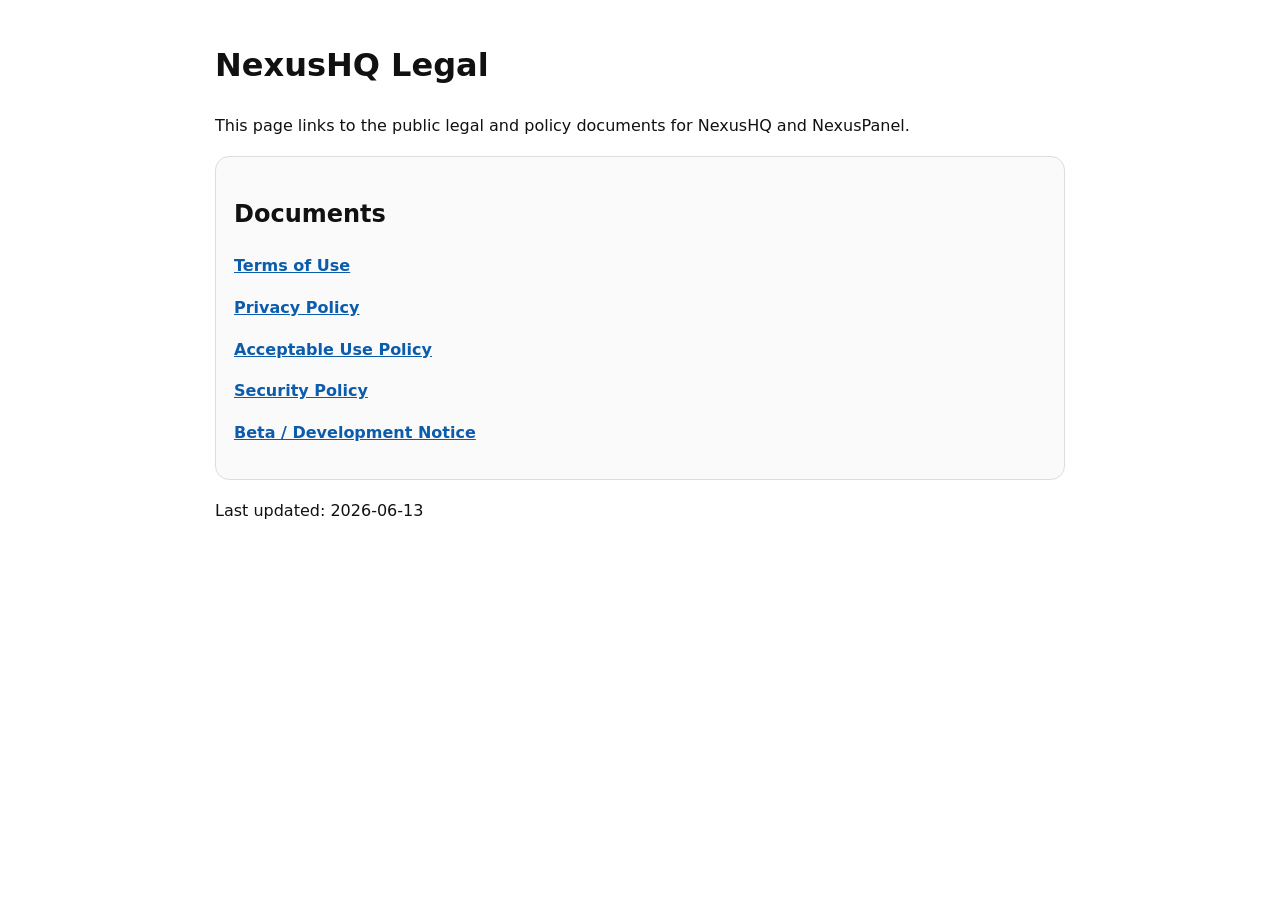
==== index.html @ 502c71eb "Initial legal pages" ====
<!DOCTYPE html>
<html lang="en">
<head>
  <meta charset="UTF-8">
  <meta name="viewport" content="width=device-width, initial-scale=1.0">
  <title>NexusHQ Legal</title>
  <style>
    body {
      max-width: 850px;
      margin: 40px auto;
      padding: 0 18px;
      font-family: system-ui, -apple-system, BlinkMacSystemFont, "Segoe UI", sans-serif;
      line-height: 1.6;
      color: #111;
    }

    a {
      color: #0b5cad;
      font-weight: 700;
    }

    .box {
      border: 1px solid #ddd;
      border-radius: 14px;
      padding: 18px;
      margin: 18px 0;
      background: #fafafa;
    }
  </style>
</head>
<body>
  <h1>NexusHQ Legal</h1>
  <p>
    This page links to the public legal and policy documents for NexusHQ and NexusPanel.
  </p>

  <div class="box">
    <h2>Documents</h2>
    <p><a href="terms.html">Terms of Use</a></p>
    <p><a href="privacy.html">Privacy Policy</a></p>
    <p><a href="acceptable-use.html">Acceptable Use Policy</a></p>
    <p><a href="security.html">Security Policy</a></p>
    <p><a href="beta-notice.html">Beta / Development Notice</a></p>
  </div>

  <p>Last updated: 2026-06-13</p>
</body>
</html>
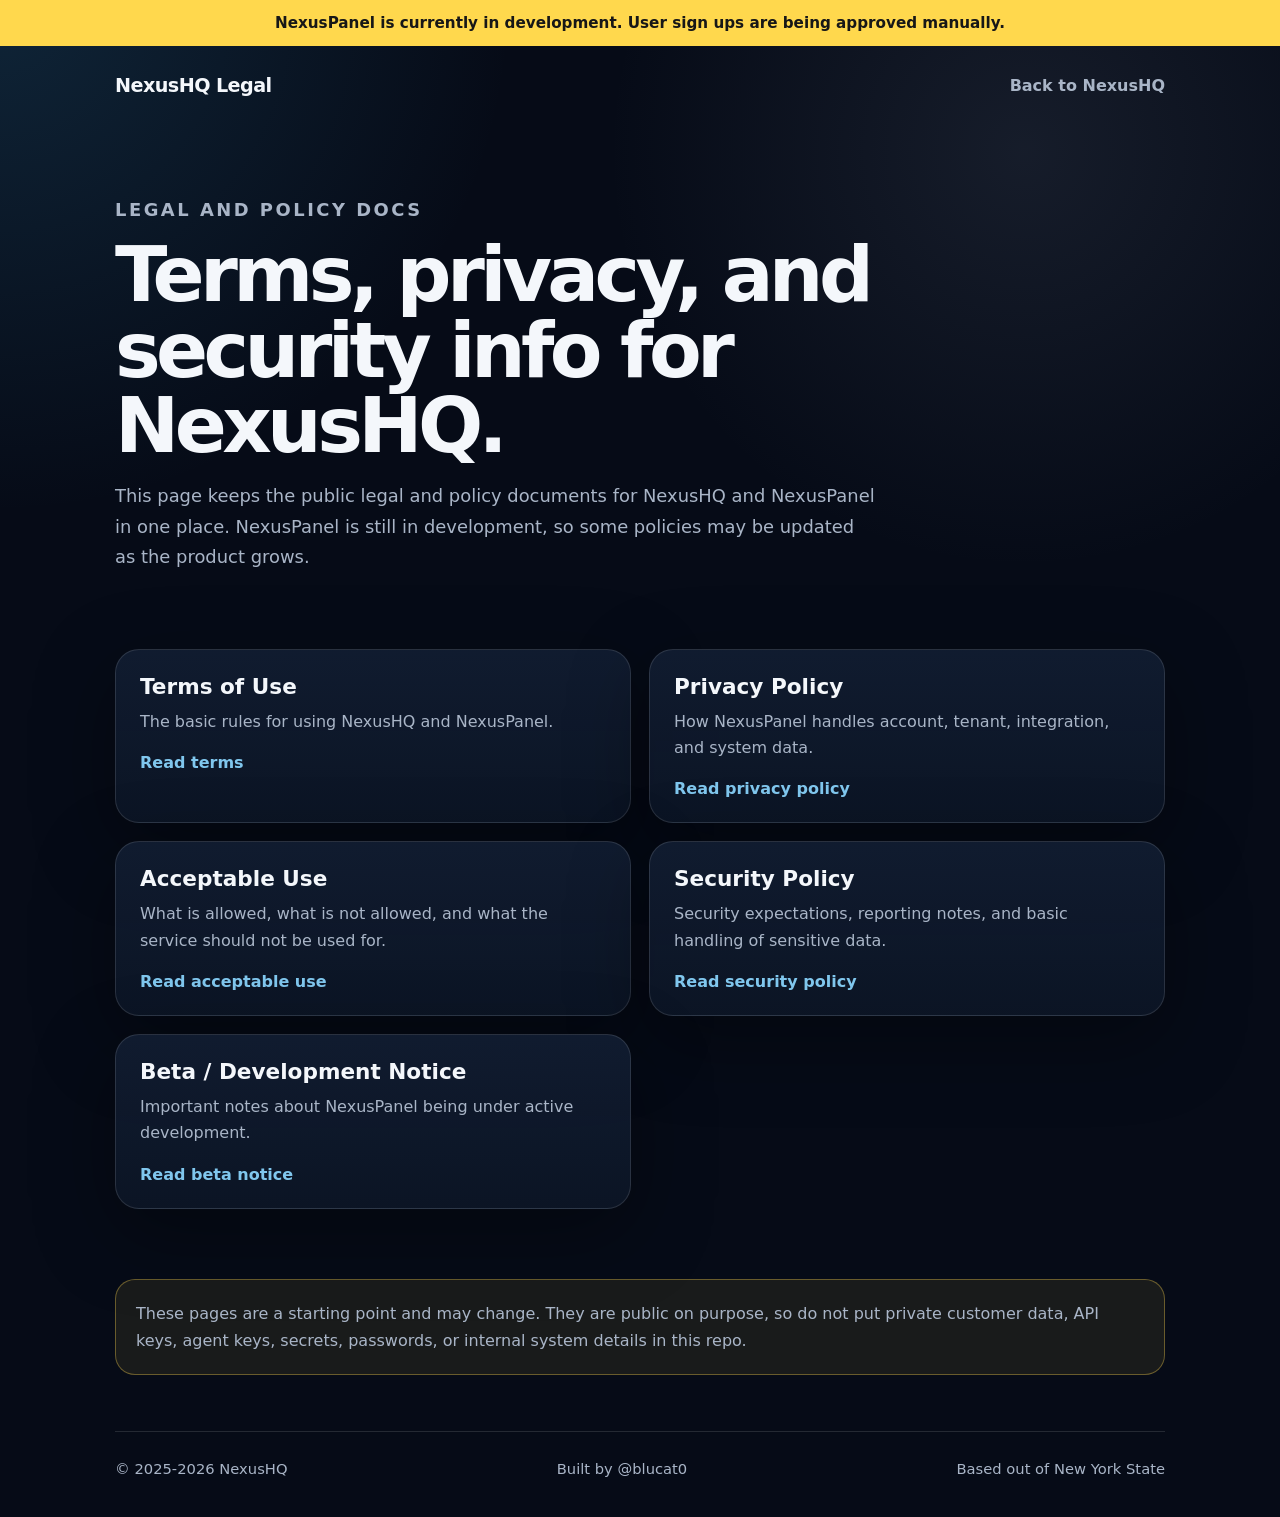
==== commit 267bf9fa: "Design legal homepage" ====
--- a/index.html
+++ b/index.html
@@ -4,45 +4,243 @@
   <meta charset="UTF-8">
   <meta name="viewport" content="width=device-width, initial-scale=1.0">
   <title>NexusHQ Legal</title>
+  <meta name="description" content="Terms, privacy, security, and policy documents for NexusHQ and NexusPanel.">
   <style>
+    :root {
+      --bg: #060b17;
+      --panel: #0d1627;
+      --panel-2: #111d31;
+      --text: #f4f7fb;
+      --muted: #a9b5c7;
+      --line: rgba(255, 255, 255, 0.12);
+      --blue: #2f7fab;
+      --yellow: #ffd84d;
+    }
+
+    * {
+      box-sizing: border-box;
+    }
+
     body {
+      margin: 0;
+      min-height: 100vh;
+      font-family: Inter, ui-sans-serif, system-ui, -apple-system, BlinkMacSystemFont, "Segoe UI", sans-serif;
+      background:
+        radial-gradient(circle at top left, rgba(47, 127, 171, 0.22), transparent 32rem),
+        radial-gradient(circle at 80% 10%, rgba(120, 135, 160, 0.14), transparent 26rem),
+        var(--bg);
+      color: var(--text);
+    }
+
+    a {
+      color: inherit;
+      text-decoration: none;
+    }
+
+    .banner {
+      padding: 12px 18px;
+      background: var(--yellow);
+      color: #171717;
+      text-align: center;
+      font-size: 0.95rem;
+      line-height: 1.45;
+      font-weight: 700;
+    }
+
+    .wrap {
+      width: min(1050px, calc(100% - 32px));
+      margin: 0 auto;
+    }
+
+    header {
+      padding: 28px 0;
+      display: flex;
+      justify-content: space-between;
+      align-items: center;
+      gap: 18px;
+    }
+
+    .brand {
+      font-weight: 900;
+      font-size: 1.2rem;
+      letter-spacing: -0.03em;
+    }
+
+    .home-link {
+      color: var(--muted);
+      font-weight: 700;
+    }
+
+    .home-link:hover {
+      color: var(--text);
+    }
+
+    .hero {
+      padding: 70px 0 34px;
+    }
+
+    .eyebrow {
+      margin: 0 0 12px;
+      color: #80c7ee;
+      text-transform: uppercase;
+      letter-spacing: 0.14em;
+      font-size: 0.78rem;
+      font-weight: 900;
+    }
+
+    h1 {
       max-width: 850px;
-      margin: 40px auto;
-      padding: 0 18px;
-      font-family: system-ui, -apple-system, BlinkMacSystemFont, "Segoe UI", sans-serif;
-      line-height: 1.6;
-      color: #111;
-    }
-
-    a {
-      color: #0b5cad;
-      font-weight: 700;
-    }
-
-    .box {
-      border: 1px solid #ddd;
-      border-radius: 14px;
-      padding: 18px;
-      margin: 18px 0;
-      background: #fafafa;
+      margin: 0 0 18px;
+      font-size: clamp(2.4rem, 6vw, 5rem);
+      line-height: 0.98;
+      letter-spacing: -0.06em;
+    }
+
+    .hero p {
+      max-width: 760px;
+      color: var(--muted);
+      font-size: 1.12rem;
+      line-height: 1.7;
+    }
+
+    .cards {
+      display: grid;
+      grid-template-columns: repeat(2, minmax(0, 1fr));
+      gap: 18px;
+      padding: 24px 0 70px;
+    }
+
+    .card {
+      border: 1px solid var(--line);
+      background: linear-gradient(180deg, rgba(17, 29, 49, 0.94), rgba(13, 22, 39, 0.88));
+      border-radius: 24px;
+      padding: 24px;
+      box-shadow: 0 24px 80px rgba(0, 0, 0, 0.35);
+      transition: transform 0.18s ease, border-color 0.18s ease;
+    }
+
+    .card:hover {
+      transform: translateY(-2px);
+      border-color: rgba(128, 199, 238, 0.32);
+    }
+
+    .card h2 {
+      margin: 0 0 10px;
+      font-size: 1.35rem;
+    }
+
+    .card p {
+      margin: 0 0 18px;
+      color: var(--muted);
+      line-height: 1.65;
+    }
+
+    .card span {
+      color: #80c7ee;
+      font-weight: 900;
+    }
+
+    .note {
+      border: 1px solid rgba(255, 216, 77, 0.35);
+      background: rgba(255, 216, 77, 0.08);
+      border-radius: 20px;
+      padding: 20px;
+      margin-bottom: 56px;
+      color: var(--muted);
+      line-height: 1.7;
+    }
+
+    footer {
+      border-top: 1px solid var(--line);
+      padding: 28px 0 40px;
+      color: var(--muted);
+      display: flex;
+      justify-content: space-between;
+      gap: 18px;
+      flex-wrap: wrap;
+      font-size: 0.92rem;
+    }
+
+    @media (max-width: 760px) {
+      header {
+        align-items: flex-start;
+        flex-direction: column;
+      }
+
+      .hero {
+        padding-top: 42px;
+      }
+
+      .cards {
+        grid-template-columns: 1fr;
+      }
     }
   </style>
 </head>
 <body>
-  <h1>NexusHQ Legal</h1>
-  <p>
-    This page links to the public legal and policy documents for NexusHQ and NexusPanel.
-  </p>
-
-  <div class="box">
-    <h2>Documents</h2>
-    <p><a href="terms.html">Terms of Use</a></p>
-    <p><a href="privacy.html">Privacy Policy</a></p>
-    <p><a href="acceptable-use.html">Acceptable Use Policy</a></p>
-    <p><a href="security.html">Security Policy</a></p>
-    <p><a href="beta-notice.html">Beta / Development Notice</a></p>
+  <div class="banner">
+    NexusPanel is currently in development. User sign ups are being approved manually.
   </div>
 
-  <p>Last updated: 2026-06-13</p>
+  <div class="wrap">
+    <header>
+      <a class="brand" href="index.html">NexusHQ Legal</a>
+      <a class="home-link" href="https://nexushq.org">Back to NexusHQ</a>
+    </header>
+
+    <main>
+      <section class="hero">
+        <p class="eyebrow">Legal and policy docs</p>
+        <h1>Terms, privacy, and security info for NexusHQ.</h1>
+        <p>
+          This page keeps the public legal and policy documents for NexusHQ and NexusPanel in one place.
+          NexusPanel is still in development, so some policies may be updated as the product grows.
+        </p>
+      </section>
+
+      <section class="cards">
+        <a class="card" href="terms.html">
+          <h2>Terms of Use</h2>
+          <p>The basic rules for using NexusHQ and NexusPanel.</p>
+          <span>Read terms</span>
+        </a>
+
+        <a class="card" href="privacy.html">
+          <h2>Privacy Policy</h2>
+          <p>How NexusPanel handles account, tenant, integration, and system data.</p>
+          <span>Read privacy policy</span>
+        </a>
+
+        <a class="card" href="acceptable-use.html">
+          <h2>Acceptable Use</h2>
+          <p>What is allowed, what is not allowed, and what the service should not be used for.</p>
+          <span>Read acceptable use</span>
+        </a>
+
+        <a class="card" href="security.html">
+          <h2>Security Policy</h2>
+          <p>Security expectations, reporting notes, and basic handling of sensitive data.</p>
+          <span>Read security policy</span>
+        </a>
+
+        <a class="card" href="beta-notice.html">
+          <h2>Beta / Development Notice</h2>
+          <p>Important notes about NexusPanel being under active development.</p>
+          <span>Read beta notice</span>
+        </a>
+      </section>
+
+      <div class="note">
+        These pages are a starting point and may change. They are public on purpose, so do not put private customer data,
+        API keys, agent keys, secrets, passwords, or internal system details in this repo.
+      </div>
+    </main>
+
+    <footer>
+      <span>&copy; 2025-2026 NexusHQ</span>
+      <span>Built by @blucat0</span>
+      <span>Based out of New York State</span>
+    </footer>
+  </div>
 </body>
 </html>
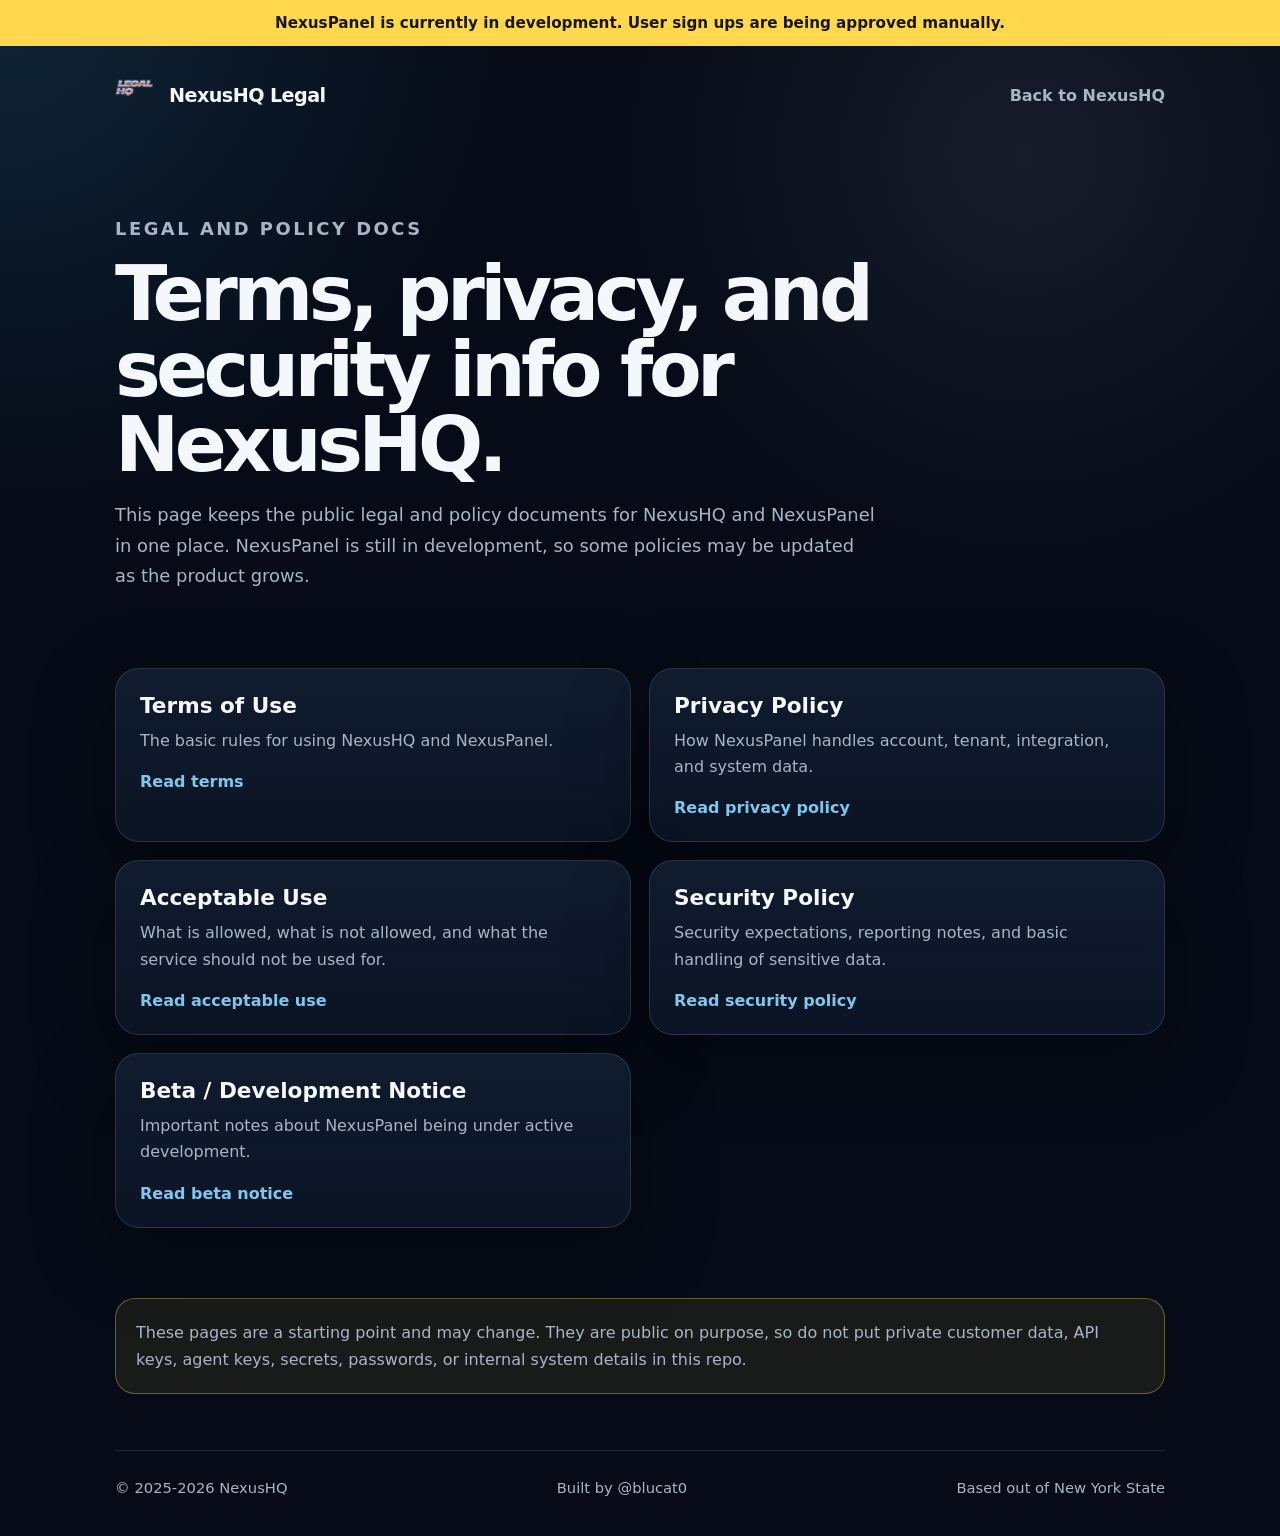
==== commit 62cf0158: "Add LegalHQ logo" ====
--- a/index.html
+++ b/index.html
@@ -61,9 +61,19 @@
     }
 
     .brand {
+      display: flex;
+      align-items: center;
+      gap: 12px;
       font-weight: 900;
       font-size: 1.2rem;
       letter-spacing: -0.03em;
+    }
+
+    .brand img {
+      width: 42px;
+      height: 42px;
+      object-fit: contain;
+      border-radius: 10px;
     }
 
     .home-link {
@@ -184,7 +194,10 @@
 
   <div class="wrap">
     <header>
-      <a class="brand" href="index.html">NexusHQ Legal</a>
+      <a class="brand" href="index.html">
+        <img src="assets/legalhq.png" alt="NexusHQ Legal logo">
+        <span>NexusHQ Legal</span>
+      </a>
       <a class="home-link" href="https://nexushq.org">Back to NexusHQ</a>
     </header>
 
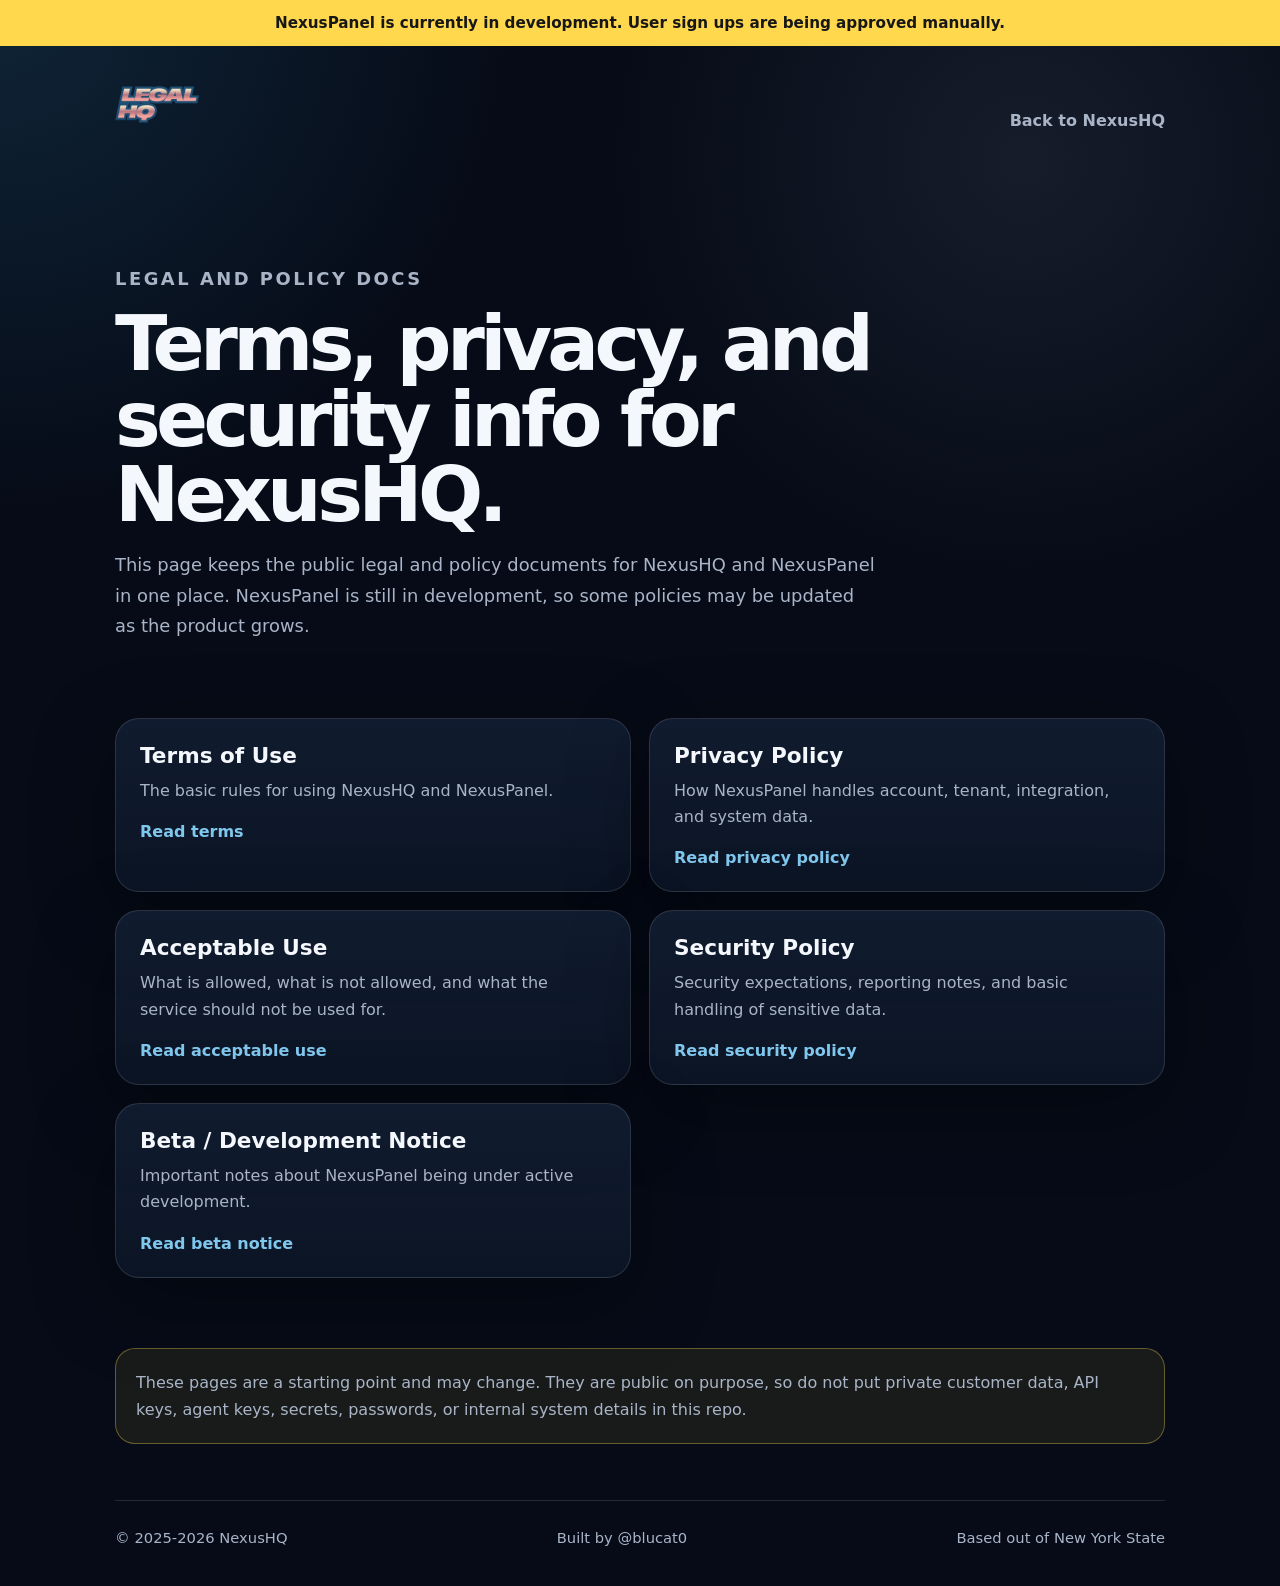
==== commit 9455a4e0: "Update legal site logo header" ====
--- a/index.html
+++ b/index.html
@@ -70,10 +70,9 @@
     }
 
     .brand img {
-      width: 42px;
-      height: 42px;
+      width: 92px;
+      height: 92px;
       object-fit: contain;
-      border-radius: 10px;
     }
 
     .home-link {
@@ -194,9 +193,8 @@
 
   <div class="wrap">
     <header>
-      <a class="brand" href="index.html">
+      <a class="brand" href="index.html" aria-label="NexusHQ Legal home">
         <img src="assets/legalhq.png" alt="NexusHQ Legal logo">
-        <span>NexusHQ Legal</span>
       </a>
       <a class="home-link" href="https://nexushq.org">Back to NexusHQ</a>
     </header>
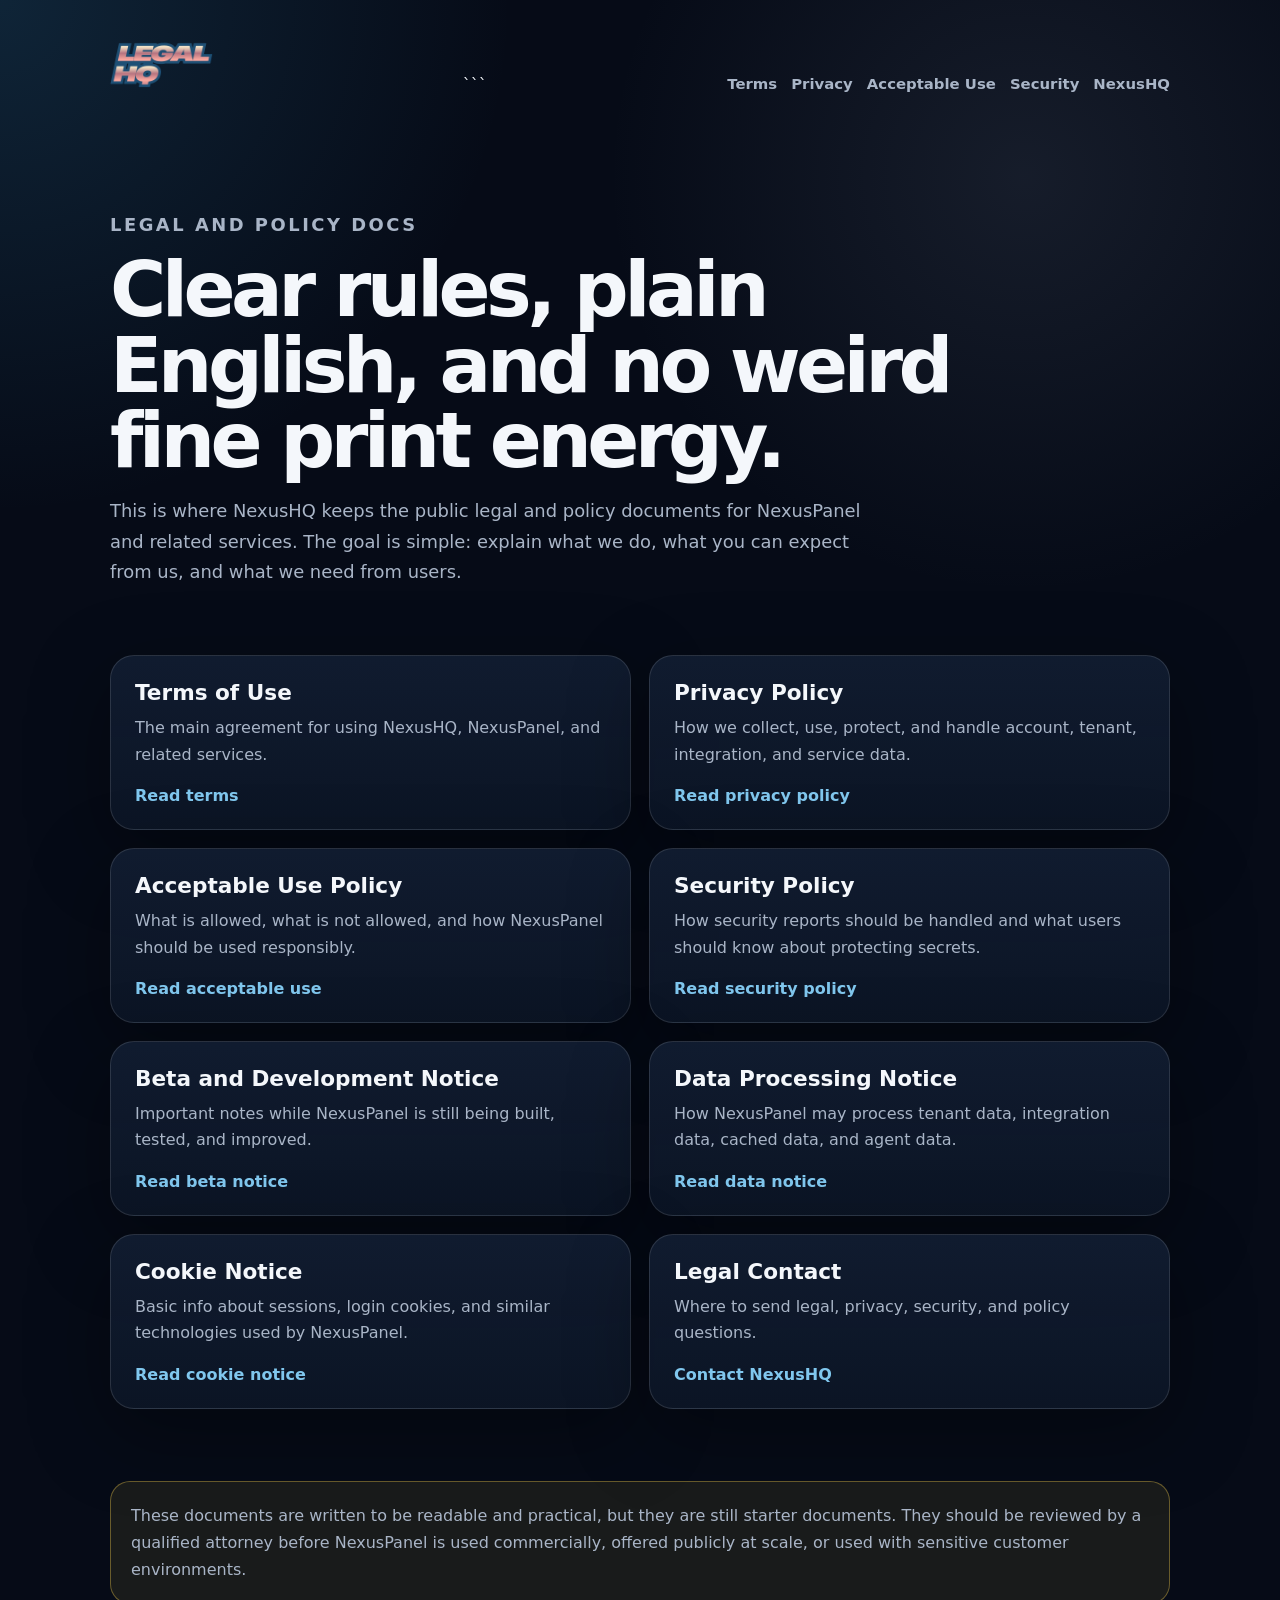
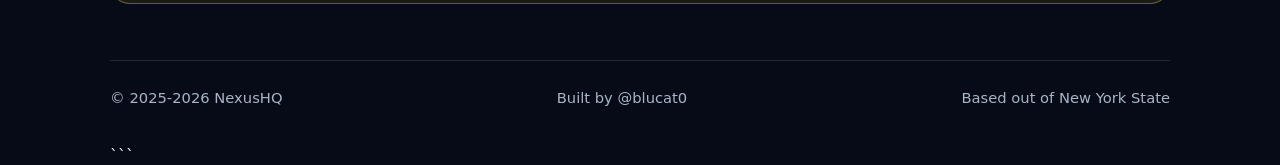
==== commit 70242fdf: "Write professional legal policy pages" ====
--- a/index.html
+++ b/index.html
@@ -1,257 +1,103 @@
+
 <!DOCTYPE html>
+
 <html lang="en">
 <head>
   <meta charset="UTF-8">
   <meta name="viewport" content="width=device-width, initial-scale=1.0">
   <title>NexusHQ Legal</title>
   <meta name="description" content="Terms, privacy, security, and policy documents for NexusHQ and NexusPanel.">
-  <style>
-    :root {
-      --bg: #060b17;
-      --panel: #0d1627;
-      --panel-2: #111d31;
-      --text: #f4f7fb;
-      --muted: #a9b5c7;
-      --line: rgba(255, 255, 255, 0.12);
-      --blue: #2f7fab;
-      --yellow: #ffd84d;
-    }
-
-    * {
-      box-sizing: border-box;
-    }
-
-    body {
-      margin: 0;
-      min-height: 100vh;
-      font-family: Inter, ui-sans-serif, system-ui, -apple-system, BlinkMacSystemFont, "Segoe UI", sans-serif;
-      background:
-        radial-gradient(circle at top left, rgba(47, 127, 171, 0.22), transparent 32rem),
-        radial-gradient(circle at 80% 10%, rgba(120, 135, 160, 0.14), transparent 26rem),
-        var(--bg);
-      color: var(--text);
-    }
-
-    a {
-      color: inherit;
-      text-decoration: none;
-    }
-
-    .banner {
-      padding: 12px 18px;
-      background: var(--yellow);
-      color: #171717;
-      text-align: center;
-      font-size: 0.95rem;
-      line-height: 1.45;
-      font-weight: 700;
-    }
-
-    .wrap {
-      width: min(1050px, calc(100% - 32px));
-      margin: 0 auto;
-    }
-
-    header {
-      padding: 28px 0;
-      display: flex;
-      justify-content: space-between;
-      align-items: center;
-      gap: 18px;
-    }
-
-    .brand {
-      display: flex;
-      align-items: center;
-      gap: 12px;
-      font-weight: 900;
-      font-size: 1.2rem;
-      letter-spacing: -0.03em;
-    }
-
-    .brand img {
-      width: 92px;
-      height: 92px;
-      object-fit: contain;
-    }
-
-    .home-link {
-      color: var(--muted);
-      font-weight: 700;
-    }
-
-    .home-link:hover {
-      color: var(--text);
-    }
-
-    .hero {
-      padding: 70px 0 34px;
-    }
-
-    .eyebrow {
-      margin: 0 0 12px;
-      color: #80c7ee;
-      text-transform: uppercase;
-      letter-spacing: 0.14em;
-      font-size: 0.78rem;
-      font-weight: 900;
-    }
-
-    h1 {
-      max-width: 850px;
-      margin: 0 0 18px;
-      font-size: clamp(2.4rem, 6vw, 5rem);
-      line-height: 0.98;
-      letter-spacing: -0.06em;
-    }
-
-    .hero p {
-      max-width: 760px;
-      color: var(--muted);
-      font-size: 1.12rem;
-      line-height: 1.7;
-    }
-
-    .cards {
-      display: grid;
-      grid-template-columns: repeat(2, minmax(0, 1fr));
-      gap: 18px;
-      padding: 24px 0 70px;
-    }
-
-    .card {
-      border: 1px solid var(--line);
-      background: linear-gradient(180deg, rgba(17, 29, 49, 0.94), rgba(13, 22, 39, 0.88));
-      border-radius: 24px;
-      padding: 24px;
-      box-shadow: 0 24px 80px rgba(0, 0, 0, 0.35);
-      transition: transform 0.18s ease, border-color 0.18s ease;
-    }
-
-    .card:hover {
-      transform: translateY(-2px);
-      border-color: rgba(128, 199, 238, 0.32);
-    }
-
-    .card h2 {
-      margin: 0 0 10px;
-      font-size: 1.35rem;
-    }
-
-    .card p {
-      margin: 0 0 18px;
-      color: var(--muted);
-      line-height: 1.65;
-    }
-
-    .card span {
-      color: #80c7ee;
-      font-weight: 900;
-    }
-
-    .note {
-      border: 1px solid rgba(255, 216, 77, 0.35);
-      background: rgba(255, 216, 77, 0.08);
-      border-radius: 20px;
-      padding: 20px;
-      margin-bottom: 56px;
-      color: var(--muted);
-      line-height: 1.7;
-    }
-
-    footer {
-      border-top: 1px solid var(--line);
-      padding: 28px 0 40px;
-      color: var(--muted);
-      display: flex;
-      justify-content: space-between;
-      gap: 18px;
-      flex-wrap: wrap;
-      font-size: 0.92rem;
-    }
-
-    @media (max-width: 760px) {
-      header {
-        align-items: flex-start;
-        flex-direction: column;
-      }
-
-      .hero {
-        padding-top: 42px;
-      }
-
-      .cards {
-        grid-template-columns: 1fr;
-      }
-    }
-  </style>
+  <link rel="stylesheet" href="assets/legal.css">
 </head>
 <body>
-  <div class="banner">
-    NexusPanel is currently in development. User sign ups are being approved manually.
-  </div>
-
   <div class="wrap">
-    <header>
-      <a class="brand" href="index.html" aria-label="NexusHQ Legal home">
+    <header class="site-header">
+      <a class="logo-link" href="index.html" aria-label="NexusHQ Legal home">
         <img src="assets/legalhq.png" alt="NexusHQ Legal logo">
       </a>
-      <a class="home-link" href="https://nexushq.org">Back to NexusHQ</a>
-    </header>
 
-    <main>
-      <section class="hero">
-        <p class="eyebrow">Legal and policy docs</p>
-        <h1>Terms, privacy, and security info for NexusHQ.</h1>
-        <p>
-          This page keeps the public legal and policy documents for NexusHQ and NexusPanel in one place.
-          NexusPanel is still in development, so some policies may be updated as the product grows.
-        </p>
-      </section>
+```
+  <nav class="nav">
+    <a href="terms.html">Terms</a>
+    <a href="privacy.html">Privacy</a>
+    <a href="acceptable-use.html">Acceptable Use</a>
+    <a href="security.html">Security</a>
+    <a href="https://nexushq.org">NexusHQ</a>
+  </nav>
+</header>
 
-      <section class="cards">
-        <a class="card" href="terms.html">
-          <h2>Terms of Use</h2>
-          <p>The basic rules for using NexusHQ and NexusPanel.</p>
-          <span>Read terms</span>
-        </a>
+<main>
+  <section class="hero">
+    <p class="eyebrow">Legal and policy docs</p>
+    <h1>Clear rules, plain English, and no weird fine print energy.</h1>
+    <p>
+      This is where NexusHQ keeps the public legal and policy documents for NexusPanel and related services.
+      The goal is simple: explain what we do, what you can expect from us, and what we need from users.
+    </p>
+  </section>
 
-        <a class="card" href="privacy.html">
-          <h2>Privacy Policy</h2>
-          <p>How NexusPanel handles account, tenant, integration, and system data.</p>
-          <span>Read privacy policy</span>
-        </a>
+  <section class="cards">
+    <a class="card" href="terms.html">
+      <h2>Terms of Use</h2>
+      <p>The main agreement for using NexusHQ, NexusPanel, and related services.</p>
+      <span>Read terms</span>
+    </a>
 
-        <a class="card" href="acceptable-use.html">
-          <h2>Acceptable Use</h2>
-          <p>What is allowed, what is not allowed, and what the service should not be used for.</p>
-          <span>Read acceptable use</span>
-        </a>
+    <a class="card" href="privacy.html">
+      <h2>Privacy Policy</h2>
+      <p>How we collect, use, protect, and handle account, tenant, integration, and service data.</p>
+      <span>Read privacy policy</span>
+    </a>
 
-        <a class="card" href="security.html">
-          <h2>Security Policy</h2>
-          <p>Security expectations, reporting notes, and basic handling of sensitive data.</p>
-          <span>Read security policy</span>
-        </a>
+    <a class="card" href="acceptable-use.html">
+      <h2>Acceptable Use Policy</h2>
+      <p>What is allowed, what is not allowed, and how NexusPanel should be used responsibly.</p>
+      <span>Read acceptable use</span>
+    </a>
 
-        <a class="card" href="beta-notice.html">
-          <h2>Beta / Development Notice</h2>
-          <p>Important notes about NexusPanel being under active development.</p>
-          <span>Read beta notice</span>
-        </a>
-      </section>
+    <a class="card" href="security.html">
+      <h2>Security Policy</h2>
+      <p>How security reports should be handled and what users should know about protecting secrets.</p>
+      <span>Read security policy</span>
+    </a>
 
-      <div class="note">
-        These pages are a starting point and may change. They are public on purpose, so do not put private customer data,
-        API keys, agent keys, secrets, passwords, or internal system details in this repo.
-      </div>
-    </main>
+    <a class="card" href="beta-notice.html">
+      <h2>Beta and Development Notice</h2>
+      <p>Important notes while NexusPanel is still being built, tested, and improved.</p>
+      <span>Read beta notice</span>
+    </a>
 
-    <footer>
-      <span>&copy; 2025-2026 NexusHQ</span>
-      <span>Built by @blucat0</span>
-      <span>Based out of New York State</span>
-    </footer>
+    <a class="card" href="data-processing.html">
+      <h2>Data Processing Notice</h2>
+      <p>How NexusPanel may process tenant data, integration data, cached data, and agent data.</p>
+      <span>Read data notice</span>
+    </a>
+
+    <a class="card" href="cookies.html">
+      <h2>Cookie Notice</h2>
+      <p>Basic info about sessions, login cookies, and similar technologies used by NexusPanel.</p>
+      <span>Read cookie notice</span>
+    </a>
+
+    <a class="card" href="contact.html">
+      <h2>Legal Contact</h2>
+      <p>Where to send legal, privacy, security, and policy questions.</p>
+      <span>Contact NexusHQ</span>
+    </a>
+  </section>
+
+  <div class="notice">
+    These documents are written to be readable and practical, but they are still starter documents. They should be reviewed by a qualified attorney before NexusPanel is used commercially, offered publicly at scale, or used with sensitive customer environments.
+  </div>
+</main>
+
+<footer class="site-footer">
+  <span>&copy; 2025-2026 NexusHQ</span>
+  <span>Built by @blucat0</span>
+  <span>Based out of New York State</span>
+</footer>
+```
+
   </div>
 </body>
 </html>
--- a/assets/legal.css
+++ b/assets/legal.css
@@ -0,0 +1,282 @@
+:root {
+--bg: #060b17;
+--panel: #0d1627;
+--panel-2: #111d31;
+--text: #f4f7fb;
+--muted: #a9b5c7;
+--line: rgba(255, 255, 255, 0.12);
+--blue: #80c7ee;
+--blue-2: #2f7fab;
+--yellow: #ffd84d;
+--danger: #ff7676;
+}
+
+* {
+  box-sizing: border-box;
+  }
+
+html {
+scroll-behavior: smooth;
+}
+
+body {
+margin: 0;
+min-height: 100vh;
+font-family: Inter, ui-sans-serif, system-ui, -apple-system, BlinkMacSystemFont, "Segoe UI", sans-serif;
+background:
+radial-gradient(circle at top left, rgba(47, 127, 171, 0.22), transparent 32rem),
+radial-gradient(circle at 80% 10%, rgba(120, 135, 160, 0.14), transparent 26rem),
+var(--bg);
+color: var(--text);
+}
+
+a {
+color: inherit;
+}
+
+.wrap {
+width: min(1060px, calc(100% - 34px));
+margin: 0 auto;
+}
+
+.site-header {
+padding: 28px 0;
+display: flex;
+justify-content: space-between;
+align-items: center;
+gap: 18px;
+}
+
+.logo-link {
+display: inline-flex;
+align-items: center;
+}
+
+.logo-link img {
+width: 112px;
+height: 112px;
+object-fit: contain;
+}
+
+.nav {
+display: flex;
+gap: 14px;
+align-items: center;
+flex-wrap: wrap;
+justify-content: flex-end;
+}
+
+.nav a {
+color: var(--muted);
+text-decoration: none;
+font-weight: 800;
+font-size: 0.93rem;
+}
+
+.nav a:hover {
+color: var(--text);
+}
+
+.hero {
+padding: 42px 0 26px;
+}
+
+.eyebrow {
+margin: 0 0 12px;
+color: var(--blue);
+text-transform: uppercase;
+letter-spacing: 0.14em;
+font-size: 0.78rem;
+font-weight: 900;
+}
+
+h1 {
+max-width: 900px;
+margin: 0 0 18px;
+font-size: clamp(2.35rem, 6vw, 5rem);
+line-height: 0.98;
+letter-spacing: -0.06em;
+}
+
+.hero p {
+max-width: 780px;
+color: var(--muted);
+font-size: 1.12rem;
+line-height: 1.7;
+}
+
+.cards {
+display: grid;
+grid-template-columns: repeat(2, minmax(0, 1fr));
+gap: 18px;
+padding: 24px 0 60px;
+}
+
+.card {
+border: 1px solid var(--line);
+background: linear-gradient(180deg, rgba(17, 29, 49, 0.94), rgba(13, 22, 39, 0.88));
+border-radius: 24px;
+padding: 24px;
+box-shadow: 0 24px 80px rgba(0, 0, 0, 0.35);
+transition: transform 0.18s ease, border-color 0.18s ease;
+text-decoration: none;
+}
+
+.card:hover {
+transform: translateY(-2px);
+border-color: rgba(128, 199, 238, 0.32);
+}
+
+.card h2 {
+margin: 0 0 10px;
+font-size: 1.35rem;
+}
+
+.card p {
+margin: 0 0 18px;
+color: var(--muted);
+line-height: 1.65;
+}
+
+.card span {
+color: var(--blue);
+font-weight: 900;
+}
+
+.notice {
+border: 1px solid rgba(255, 216, 77, 0.35);
+background: rgba(255, 216, 77, 0.08);
+border-radius: 20px;
+padding: 20px;
+margin: 12px 0 56px;
+color: var(--muted);
+line-height: 1.7;
+}
+
+.legal-layout {
+display: grid;
+grid-template-columns: 250px minmax(0, 1fr);
+gap: 24px;
+align-items: start;
+padding: 22px 0 60px;
+}
+
+.legal-sidebar {
+position: sticky;
+top: 18px;
+border: 1px solid var(--line);
+background: rgba(13, 22, 39, 0.78);
+border-radius: 22px;
+padding: 18px;
+}
+
+.legal-sidebar p {
+margin: 0 0 14px;
+color: var(--muted);
+font-size: 0.9rem;
+line-height: 1.5;
+}
+
+.legal-sidebar a {
+display: block;
+padding: 9px 0;
+color: var(--muted);
+text-decoration: none;
+font-weight: 800;
+border-top: 1px solid rgba(255, 255, 255, 0.08);
+}
+
+.legal-sidebar a:hover {
+color: var(--text);
+}
+
+.legal-doc {
+border: 1px solid var(--line);
+background: rgba(13, 22, 39, 0.82);
+border-radius: 28px;
+padding: clamp(22px, 4vw, 42px);
+box-shadow: 0 24px 80px rgba(0, 0, 0, 0.35);
+}
+
+.legal-doc h1 {
+font-size: clamp(2rem, 4vw, 3.6rem);
+margin-bottom: 12px;
+}
+
+.legal-doc h2 {
+margin: 34px 0 10px;
+font-size: 1.42rem;
+}
+
+.legal-doc h3 {
+margin: 24px 0 8px;
+font-size: 1.08rem;
+}
+
+.legal-doc p,
+.legal-doc li {
+color: var(--muted);
+line-height: 1.75;
+font-size: 1rem;
+}
+
+.legal-doc ul {
+padding-left: 22px;
+}
+
+.legal-doc strong {
+color: var(--text);
+}
+
+.updated {
+color: var(--blue);
+font-weight: 900;
+margin-bottom: 26px;
+}
+
+.callout {
+border: 1px solid rgba(128, 199, 238, 0.28);
+background: rgba(128, 199, 238, 0.08);
+border-radius: 18px;
+padding: 16px 18px;
+margin: 22px 0;
+}
+
+.warning {
+border-color: rgba(255, 216, 77, 0.35);
+background: rgba(255, 216, 77, 0.08);
+}
+
+.site-footer {
+border-top: 1px solid var(--line);
+padding: 28px 0 40px;
+color: var(--muted);
+display: flex;
+justify-content: space-between;
+gap: 18px;
+flex-wrap: wrap;
+font-size: 0.92rem;
+}
+
+@media (max-width: 880px) {
+.site-header {
+align-items: flex-start;
+flex-direction: column;
+}
+
+.nav {
+justify-content: flex-start;
+}
+
+.cards {
+grid-template-columns: 1fr;
+}
+
+.legal-layout {
+grid-template-columns: 1fr;
+}
+
+.legal-sidebar {
+position: static;
+}
+}
